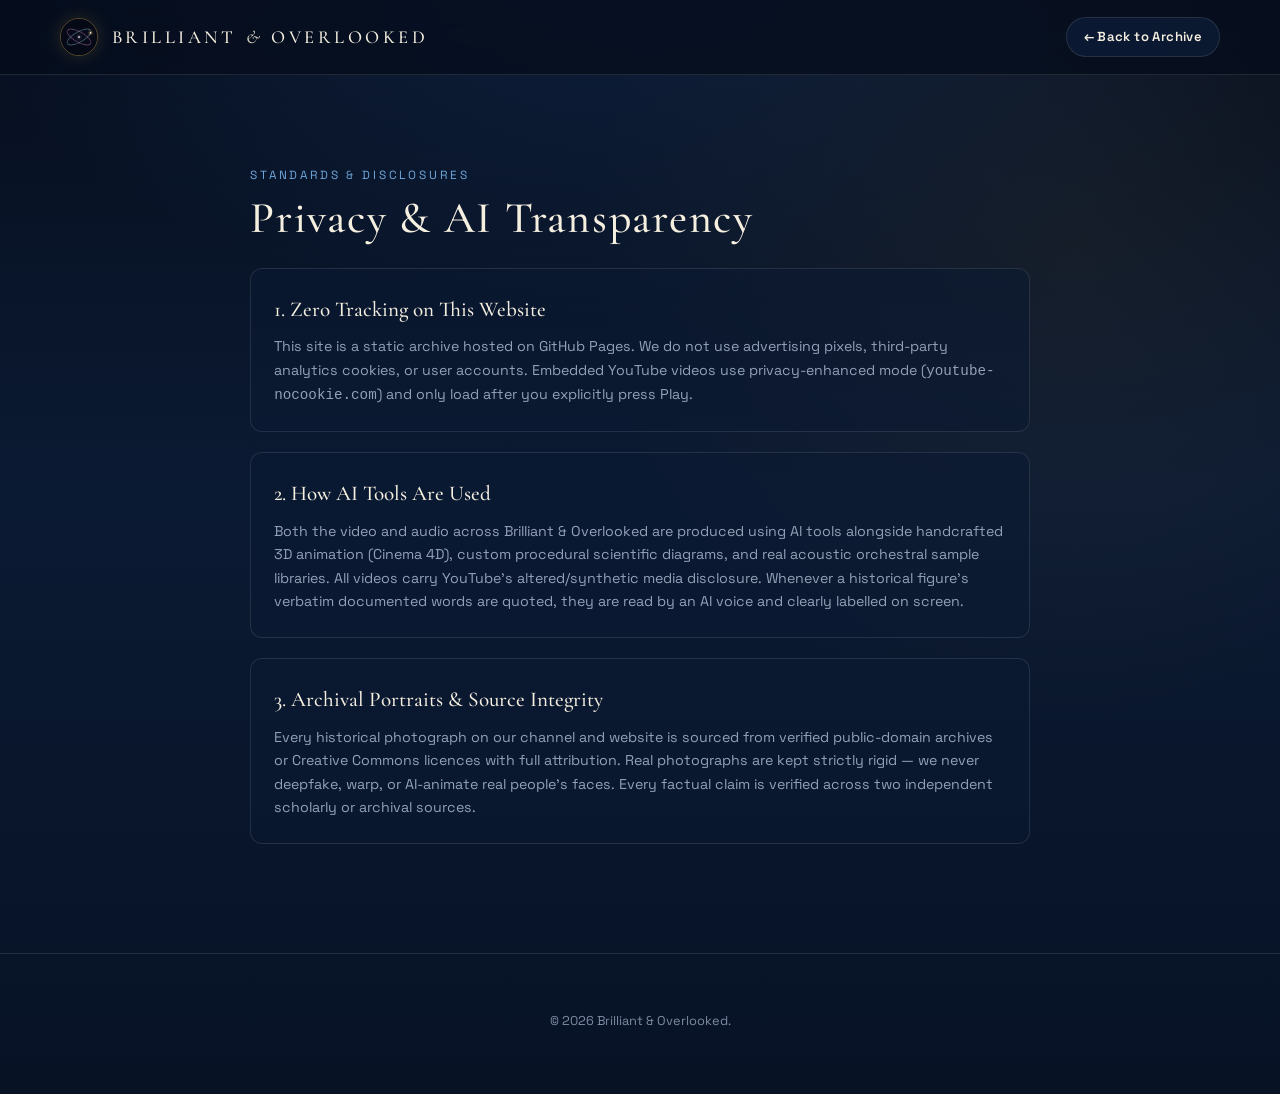
==== privacy.html @ d42c512c "Initial Quiet Signal website and verified source archive" ====
<!DOCTYPE html>
<html lang="en">
<head>
  <meta charset="UTF-8" />
  <meta name="viewport" content="width=device-width, initial-scale=1.0" />
  <title>Privacy &amp; AI Transparency — Brilliant &amp; Overlooked</title>
  <link rel="icon" type="image/png" href="assets/avatar.png" />
  <link rel="preconnect" href="https://fonts.googleapis.com" />
  <link rel="preconnect" href="https://fonts.gstatic.com" crossorigin />
  <link href="https://fonts.googleapis.com/css2?family=Cormorant+Garamond:ital,wght@0,400;0,500;0,600;1,400&family=Space+Grotesk:wght@400;500;600&display=swap" rel="stylesheet" />
  <link rel="stylesheet" href="styles.css" />
</head>
<body>
  <header class="site-header">
    <div class="container nav-inner">
      <a class="brand-lockup" href="index.html">
        <img class="brand-crest" src="assets/avatar.png" alt="Brilliant and Overlooked emblem" width="38" height="38" />
        <span class="brand-wordmark">Brilliant <em>&amp;</em> Overlooked</span>
      </a>
      <a class="btn btn-ghost btn-sm" href="index.html">&larr; Back to Archive</a>
    </div>
  </header>

  <main class="section">
    <div class="container" style="max-width: 780px;">
      <p class="eyebrow">Standards &amp; Disclosures</p>
      <h1 class="section-title" style="margin-bottom: 1.5rem;">Privacy &amp; AI Transparency</h1>

      <div class="pillar-card" style="margin-bottom: 1.25rem;">
        <h3>1. Zero Tracking on This Website</h3>
        <p>
          This site is a static archive hosted on GitHub Pages. We do not use advertising pixels, third-party analytics
          cookies, or user accounts. Embedded YouTube videos use privacy-enhanced mode (<code>youtube-nocookie.com</code>)
          and only load after you explicitly press Play.
        </p>
      </div>

      <div class="pillar-card" style="margin-bottom: 1.25rem;">
        <h3>2. How AI Tools Are Used</h3>
        <p>
          Both the video and audio across Brilliant &amp; Overlooked are produced using AI tools alongside handcrafted 3D
          animation (Cinema 4D), custom procedural scientific diagrams, and real acoustic orchestral sample libraries.
          All videos carry YouTube&rsquo;s altered/synthetic media disclosure. Whenever a historical figure&rsquo;s verbatim
          documented words are quoted, they are read by an AI voice and clearly labelled on screen.
        </p>
      </div>

      <div class="pillar-card" style="margin-bottom: 1.25rem;">
        <h3>3. Archival Portraits &amp; Source Integrity</h3>
        <p>
          Every historical photograph on our channel and website is sourced from verified public-domain archives or
          Creative Commons licences with full attribution. Real photographs are kept strictly rigid &mdash; we never
          deepfake, warp, or AI-animate real people&rsquo;s faces. Every factual claim is verified across two independent
          scholarly or archival sources.
        </p>
      </div>
    </div>
  </main>

  <footer class="site-footer">
    <div class="container">
      <p class="footer-disclosure">&copy; 2026 Brilliant &amp; Overlooked.</p>
    </div>
  </footer>
</body>
</html>
---- styles.css ----
/* ==========================================================================
   BRILLIANT & OVERLOOKED — "Quiet Signal" Design System
   Mostly dark, a few thin lines of light, and one small gold point.
   ========================================================================== */

:root {
  --navy-deep: #060e1d;
  --navy-base: #0b1a33;
  --navy-elev: #0f2242;
  --navy-card: rgba(13, 29, 56, 0.72);
  --cream: #f5efe0;
  --cream-soft: #d7d0c0;
  --cream-muted: #93a1b8;
  --gold: #e8b84a;
  --gold-soft: rgba(232, 184, 74, 0.22);
  --cyan: #6fa8dc;
  --cyan-glow: #38c6d9;
  --cyan-line: rgba(111, 168, 220, 0.22);
  --border: rgba(245, 239, 224, 0.11);
  --border-gold: rgba(232, 184, 74, 0.36);

  --font-serif: "Cormorant Garamond", "EB Garamond", Georgia, "Times New Roman", serif;
  --font-sans: "Space Grotesk", system-ui, -apple-system, BlinkMacSystemFont, "Segoe UI", sans-serif;

  --radius-sm: 6px;
  --radius-md: 12px;
  --radius-lg: 18px;
  --shadow-card: 0 24px 60px rgba(2, 6, 15, 0.55);
  --max-w: 1160px;
}

*,
*::before,
*::after {
  box-sizing: border-box;
}

html {
  scroll-behavior: smooth;
  background: var(--navy-deep);
  color: var(--cream);
  font-family: var(--font-sans);
  -webkit-font-smoothing: antialiased;
}

body {
  margin: 0;
  min-height: 100vh;
  background:
    radial-gradient(ellipse 90% 60% at 50% -10%, rgba(24, 52, 96, 0.55), transparent 65%),
    radial-gradient(circle at 84% 22%, rgba(232, 184, 74, 0.06), transparent 36%),
    linear-gradient(180deg, var(--navy-deep) 0%, var(--navy-base) 45%, #071225 100%);
  color: var(--cream);
  line-height: 1.65;
  overflow-x: hidden;
  position: relative;
}

/* Subtle archival paper & starfield atmosphere */
body::before {
  content: "";
  position: fixed;
  inset: 0;
  pointer-events: none;
  z-index: 0;
  opacity: 0.035;
  background-image: radial-gradient(rgba(245, 239, 224, 0.85) 0.65px, transparent 0.65px);
  background-size: 26px 26px;
}

a {
  color: inherit;
  text-decoration: none;
}

img {
  display: block;
  max-width: 100%;
}

button {
  font: inherit;
  color: inherit;
  cursor: pointer;
}

.container {
  width: min(var(--max-w), calc(100% - 2.5rem));
  margin-inline: auto;
  position: relative;
  z-index: 2;
}

/* ---------- Navigation ---------- */
.site-header {
  position: sticky;
  top: 0;
  z-index: 40;
  backdrop-filter: blur(14px);
  -webkit-backdrop-filter: blur(14px);
  background: rgba(6, 14, 29, 0.78);
  border-bottom: 1px solid var(--border);
}

.nav-inner {
  display: flex;
  align-items: center;
  justify-content: space-between;
  gap: 1.25rem;
  min-height: 74px;
}

.brand-lockup {
  display: inline-flex;
  align-items: center;
  gap: 0.85rem;
}

.brand-crest {
  width: 38px;
  height: 38px;
  border-radius: 50%;
  border: 1px solid var(--border-gold);
  box-shadow: 0 0 18px rgba(232, 184, 74, 0.18);
  object-fit: cover;
}

.brand-wordmark {
  font-family: var(--font-serif);
  font-size: 1.15rem;
  font-weight: 500;
  letter-spacing: 0.19em;
  text-transform: uppercase;
  color: var(--cream);
  white-space: nowrap;
}

.brand-wordmark em {
  font-style: italic;
  color: var(--cream-soft);
  letter-spacing: 0.06em;
  margin-inline: 0.14em;
}

.nav-links {
  display: flex;
  align-items: center;
  gap: 1.75rem;
  font-size: 0.9rem;
  color: var(--cream-muted);
}

.nav-links a {
  transition: color 0.2s ease;
}

.nav-links a:hover,
.nav-links a:focus-visible {
  color: var(--cream);
}

.btn {
  display: inline-flex;
  align-items: center;
  justify-content: center;
  gap: 0.55rem;
  padding: 0.72rem 1.35rem;
  border-radius: 999px;
  font-size: 0.88rem;
  font-weight: 600;
  letter-spacing: 0.03em;
  border: 1px solid transparent;
  transition: transform 0.2s ease, background 0.2s ease, border-color 0.2s ease, box-shadow 0.2s ease;
}

.btn:hover {
  transform: translateY(-1px);
}

.btn-gold {
  background: var(--gold);
  color: #081224;
  box-shadow: 0 8px 28px rgba(232, 184, 74, 0.25);
}

.btn-gold:hover {
  background: #f0c662;
  box-shadow: 0 10px 34px rgba(232, 184, 74, 0.36);
}

.btn-ghost {
  background: rgba(15, 34, 66, 0.55);
  border-color: var(--border);
  color: var(--cream);
}

.btn-ghost:hover {
  border-color: var(--border-gold);
  background: rgba(20, 44, 84, 0.78);
}

.btn-sm {
  padding: 0.5rem 1.05rem;
  font-size: 0.82rem;
}

/* ---------- Hero (Quiet Signal Celestial Canvas) ---------- */
.hero {
  position: relative;
  padding: clamp(5rem, 11vw, 8.5rem) 0 clamp(4rem, 8vw, 6.5rem);
  overflow: hidden;
  border-bottom: 1px solid var(--border);
}

.hero-orbits {
  position: absolute;
  inset: -12% -8% -10% -8%;
  width: 116%;
  height: 122%;
  pointer-events: none;
  z-index: 1;
  opacity: 0.92;
}

.hero-content {
  max-width: 760px;
  margin-inline: auto;
  text-align: center;
  position: relative;
  z-index: 2;
}

.tagline-rule {
  display: inline-flex;
  align-items: center;
  gap: 0.9rem;
  font-size: 0.76rem;
  letter-spacing: 0.26em;
  text-transform: uppercase;
  color: var(--cyan);
  margin-bottom: 1.5rem;
}

.tagline-rule::before,
.tagline-rule::after {
  content: "";
  width: 34px;
  height: 1px;
  background: linear-gradient(90deg, transparent, var(--cyan-line), var(--cyan));
}

.tagline-rule::after {
  background: linear-gradient(270deg, transparent, var(--cyan-line), var(--cyan));
}

.hero-title {
  font-family: var(--font-serif);
  font-size: clamp(2.65rem, 6.4vw, 4.9rem);
  font-weight: 400;
  line-height: 1.06;
  letter-spacing: 0.14em;
  text-transform: uppercase;
  margin: 0 0 0.75rem;
  color: var(--cream);
}

.hero-title em {
  font-style: italic;
  color: var(--cream-soft);
  letter-spacing: 0.04em;
}

.hero-signal-dot {
  display: inline-block;
  width: 9px;
  height: 9px;
  border-radius: 50%;
  background: var(--gold);
  box-shadow: 0 0 18px var(--gold), 0 0 38px rgba(232, 184, 74, 0.55);
  margin: 0.85rem auto 1.45rem;
}

.hero-lead {
  font-size: clamp(1.05rem, 2vw, 1.24rem);
  color: var(--cream-soft);
  max-width: 630px;
  margin: 0 auto 2.2rem;
  font-weight: 400;
}

.hero-actions {
  display: flex;
  flex-wrap: wrap;
  justify-content: center;
  gap: 0.9rem;
}

.hero-meta {
  margin-top: 2.8rem;
  display: flex;
  flex-wrap: wrap;
  justify-content: center;
  gap: 1.5rem 2.4rem;
  font-size: 0.82rem;
  letter-spacing: 0.08em;
  text-transform: uppercase;
  color: var(--cream-muted);
}

.hero-meta span {
  display: inline-flex;
  align-items: center;
  gap: 0.45rem;
}

.hero-meta i {
  display: inline-block;
  width: 5px;
  height: 5px;
  border-radius: 50%;
  background: var(--cyan);
}

/* ---------- Sections ---------- */
.section {
  padding: clamp(3.75rem, 7vw, 5.75rem) 0;
  border-bottom: 1px solid var(--border);
}

.section-head {
  display: flex;
  flex-wrap: wrap;
  align-items: flex-end;
  justify-content: space-between;
  gap: 1.25rem;
  margin-bottom: 2.5rem;
}

.eyebrow {
  font-size: 0.74rem;
  letter-spacing: 0.24em;
  text-transform: uppercase;
  color: var(--cyan);
  margin: 0 0 0.55rem;
}

.section-title {
  font-family: var(--font-serif);
  font-size: clamp(1.9rem, 3.6vw, 2.75rem);
  font-weight: 500;
  letter-spacing: 0.04em;
  line-height: 1.15;
  margin: 0;
  color: var(--cream);
}

.section-sub {
  max-width: 560px;
  color: var(--cream-muted);
  margin: 0.6rem 0 0;
  font-size: 0.96rem;
}

/* ---------- Episode Cards (Flagship Long-Form) ---------- */
.episode-stack {
  display: grid;
  gap: 2.25rem;
}

.episode-card {
  display: grid;
  grid-template-columns: minmax(0, 1.15fr) minmax(0, 1fr);
  gap: 2.2rem;
  align-items: start;
  background: var(--navy-card);
  border: 1px solid var(--border);
  border-radius: var(--radius-lg);
  padding: clamp(1.35rem, 2.8vw, 2.1rem);
  box-shadow: var(--shadow-card);
  transition: border-color 0.25s ease;
}

.episode-card:hover {
  border-color: rgba(111, 168, 220, 0.34);
}

.episode-card--featured {
  border-color: var(--border-gold);
}

.media-frame {
  position: relative;
  border-radius: var(--radius-md);
  overflow: hidden;
  aspect-ratio: 16 / 9;
  background: #040914;
  border: 1px solid rgba(245, 239, 224, 0.14);
}

.media-frame img {
  width: 100%;
  height: 100%;
  object-fit: cover;
  transition: transform 0.5s ease;
}

.media-frame:hover img {
  transform: scale(1.025);
}

.play-overlay {
  position: absolute;
  inset: 0;
  display: flex;
  flex-direction: column;
  align-items: center;
  justify-content: center;
  gap: 0.65rem;
  background: linear-gradient(180deg, rgba(6, 14, 29, 0.12) 0%, rgba(6, 14, 29, 0.56) 100%);
  border: 0;
  width: 100%;
  padding: 1rem;
  transition: background 0.25s ease;
}

.play-overlay:hover {
  background: linear-gradient(180deg, rgba(6, 14, 29, 0.18) 0%, rgba(6, 14, 29, 0.7) 100%);
}

.play-ring {
  width: 66px;
  height: 66px;
  border-radius: 50%;
  background: rgba(6, 14, 29, 0.78);
  border: 1.5px solid var(--gold);
  box-shadow: 0 0 28px rgba(232, 184, 74, 0.35);
  display: grid;
  place-items: center;
  transition: transform 0.2s ease, background 0.2s ease;
}

.play-overlay:hover .play-ring {
  transform: scale(1.07);
  background: var(--gold);
}

.play-triangle {
  width: 0;
  height: 0;
  margin-left: 4px;
  border-style: solid;
  border-width: 10px 0 10px 18px;
  border-color: transparent transparent transparent var(--gold);
  transition: border-color 0.2s ease;
}

.play-overlay:hover .play-triangle {
  border-color: transparent transparent transparent #071122;
}

.play-label {
  font-size: 0.78rem;
  letter-spacing: 0.16em;
  text-transform: uppercase;
  color: var(--cream);
  background: rgba(6, 14, 29, 0.72);
  padding: 0.3rem 0.85rem;
  border-radius: 999px;
  border: 1px solid rgba(245, 239, 224, 0.16);
}

.badge-row {
  display: flex;
  flex-wrap: wrap;
  align-items: center;
  gap: 0.55rem;
  margin-bottom: 0.85rem;
}

.badge {
  display: inline-flex;
  align-items: center;
  gap: 0.4rem;
  font-size: 0.72rem;
  letter-spacing: 0.16em;
  text-transform: uppercase;
  padding: 0.28rem 0.72rem;
  border-radius: 999px;
  border: 1px solid var(--border);
  color: var(--cream-soft);
  background: rgba(6, 14, 29, 0.55);
}

.badge--gold {
  border-color: var(--border-gold);
  color: var(--gold);
  background: rgba(232, 184, 74, 0.08);
}

.badge--cyan {
  border-color: rgba(111, 168, 220, 0.35);
  color: var(--cyan);
}

.episode-title {
  font-family: var(--font-serif);
  font-size: clamp(1.5rem, 2.5vw, 2.05rem);
  font-weight: 500;
  line-height: 1.2;
  margin: 0 0 0.75rem;
  color: var(--cream);
}

.episode-summary {
  color: var(--cream-soft);
  font-size: 0.95rem;
  margin: 0 0 1.2rem;
}

.chapter-pills {
  display: flex;
  flex-wrap: wrap;
  gap: 0.45rem;
  margin-bottom: 1.35rem;
}

.chapter-pill {
  font-size: 0.76rem;
  color: var(--cream-muted);
  background: rgba(6, 14, 29, 0.5);
  border: 1px solid rgba(245, 239, 224, 0.09);
  padding: 0.24rem 0.62rem;
  border-radius: var(--radius-sm);
}

.chapter-pill strong {
  color: var(--cyan);
  font-weight: 600;
  margin-right: 0.25rem;
}

.card-actions {
  display: flex;
  flex-wrap: wrap;
  gap: 0.7rem;
}

/* ---------- Expandable Verified Source Drawers ---------- */
.source-drawer {
  grid-column: 1 / -1;
  margin-top: 0.5rem;
  padding-top: 1.4rem;
  border-top: 1px solid var(--border);
}

.source-drawer[hidden] {
  display: none;
}

.source-drawer h4 {
  font-family: var(--font-serif);
  font-size: 1.15rem;
  font-weight: 500;
  letter-spacing: 0.06em;
  text-transform: uppercase;
  color: var(--gold);
  margin: 0 0 0.85rem;
}

.source-list {
  list-style: none;
  padding: 0;
  margin: 0 0 1.1rem;
  display: grid;
  grid-template-columns: repeat(auto-fit, minmax(290px, 1fr));
  gap: 0.65rem 1.4rem;
}

.source-list li {
  font-size: 0.86rem;
  color: var(--cream-soft);
  padding-left: 0.9rem;
  position: relative;
}

.source-list li::before {
  content: "";
  position: absolute;
  left: 0;
  top: 0.62em;
  width: 4px;
  height: 4px;
  border-radius: 50%;
  background: var(--cyan);
}

.source-list a {
  color: var(--cyan);
  text-decoration: underline;
  text-decoration-color: rgba(111, 168, 220, 0.38);
  text-underline-offset: 3px;
}

.source-list a:hover {
  color: var(--gold);
  text-decoration-color: var(--gold);
}

.credit-note {
  font-size: 0.82rem;
  color: var(--cream-muted);
  background: rgba(6, 14, 29, 0.58);
  border-left: 2px solid var(--border-gold);
  padding: 0.7rem 0.95rem;
  border-radius: 0 var(--radius-sm) var(--radius-sm) 0;
  margin: 0;
}

.credit-note a {
  color: var(--cyan);
  text-decoration: underline;
}

/* ---------- Shorts 2.0 Spotlight (Museum Framed Portraits) ---------- */
.shorts-featured-grid {
  display: grid;
  grid-template-columns: repeat(2, minmax(0, 1fr));
  gap: 1.85rem;
  margin-bottom: 2.5rem;
}

.museum-card {
  display: grid;
  grid-template-columns: 185px minmax(0, 1fr);
  gap: 1.5rem;
  align-items: start;
  background: var(--navy-card);
  border: 1px solid var(--border);
  border-radius: var(--radius-lg);
  padding: 1.5rem;
  box-shadow: var(--shadow-card);
}

/* Rule 8: strictly rigid archival mat framing */
.portrait-mat {
  background: var(--cream);
  padding: 8px;
  border-radius: 4px;
  border: 1.5px solid var(--gold);
  box-shadow: 0 14px 36px rgba(2, 6, 15, 0.65);
}

.portrait-mat img {
  width: 100%;
  aspect-ratio: 4 / 5;
  object-fit: cover;
  object-position: center top;
  display: block;
}

.museum-card h3 {
  font-family: var(--font-serif);
  font-size: 1.48rem;
  font-weight: 500;
  line-height: 1.2;
  margin: 0 0 0.55rem;
}

.museum-card p {
  font-size: 0.9rem;
  color: var(--cream-soft);
  margin: 0 0 1rem;
}

.mini-sources {
  grid-column: 1 / -1;
}

/* Published Shorts Strip */
.archive-grid {
  display: grid;
  grid-template-columns: repeat(auto-fit, minmax(220px, 1fr));
  gap: 1.15rem;
}

.short-tile {
  background: rgba(11, 26, 51, 0.62);
  border: 1px solid var(--border);
  border-radius: var(--radius-md);
  padding: 1.25rem;
  display: flex;
  flex-direction: column;
  justify-content: space-between;
  gap: 0.9rem;
  transition: border-color 0.2s ease, transform 0.2s ease;
}

.short-tile:hover {
  border-color: var(--border-gold);
  transform: translateY(-2px);
}

.short-tile-kicker {
  font-size: 0.72rem;
  letter-spacing: 0.16em;
  text-transform: uppercase;
  color: var(--cyan);
}

.short-tile h4 {
  font-family: var(--font-serif);
  font-size: 1.2rem;
  font-weight: 500;
  line-height: 1.25;
  margin: 0.35rem 0 0.45rem;
  color: var(--cream);
}

.short-tile p {
  font-size: 0.84rem;
  color: var(--cream-muted);
  margin: 0;
}

.short-tile-link {
  font-size: 0.82rem;
  font-weight: 600;
  color: var(--gold);
  display: inline-flex;
  align-items: center;
  gap: 0.35rem;
}

/* ---------- Craft & Transparency ---------- */
.pillars-grid {
  display: grid;
  grid-template-columns: repeat(auto-fit, minmax(240px, 1fr));
  gap: 1.25rem;
}

.pillar-card {
  background: rgba(11, 26, 51, 0.56);
  border: 1px solid var(--border);
  border-radius: var(--radius-md);
  padding: 1.45rem;
}

.pillar-num {
  font-family: var(--font-serif);
  font-size: 1.05rem;
  letter-spacing: 0.14em;
  color: var(--gold);
  margin-bottom: 0.5rem;
}

.pillar-card h3 {
  font-family: var(--font-serif);
  font-size: 1.32rem;
  font-weight: 500;
  margin: 0 0 0.55rem;
}

.pillar-card p {
  font-size: 0.89rem;
  color: var(--cream-muted);
  margin: 0;
}

/* ---------- Nominate Section ---------- */
.nominate-box {
  display: grid;
  grid-template-columns: minmax(0, 1fr) minmax(0, 1.05fr);
  gap: 2.4rem;
  align-items: start;
  background: linear-gradient(145deg, rgba(14, 32, 62, 0.82), rgba(7, 17, 34, 0.88));
  border: 1px solid var(--border-gold);
  border-radius: var(--radius-lg);
  padding: clamp(1.6rem, 3.5vw, 2.6rem);
}

.nominate-form {
  display: grid;
  gap: 1rem;
}

.field label {
  display: block;
  font-size: 0.78rem;
  letter-spacing: 0.12em;
  text-transform: uppercase;
  color: var(--cream-muted);
  margin-bottom: 0.35rem;
}

.field input,
.field textarea {
  width: 100%;
  background: rgba(6, 14, 29, 0.8);
  border: 1px solid var(--border);
  border-radius: var(--radius-sm);
  padding: 0.75rem 0.9rem;
  color: var(--cream);
  font: inherit;
  font-size: 0.92rem;
}

.field input:focus,
.field textarea:focus {
  outline: none;
  border-color: var(--gold);
}

.form-hint {
  font-size: 0.8rem;
  color: var(--cream-muted);
  margin: 0;
}

/* ---------- Modal Video Player ---------- */
.video-modal {
  position: fixed;
  inset: 0;
  z-index: 100;
  background: rgba(3, 8, 17, 0.88);
  backdrop-filter: blur(8px);
  display: grid;
  place-items: center;
  padding: 1.5rem;
}

.video-modal[hidden] {
  display: none;
}

.video-modal-panel {
  width: min(960px, 100%);
  background: var(--navy-base);
  border: 1px solid var(--border-gold);
  border-radius: var(--radius-lg);
  overflow: hidden;
  box-shadow: 0 30px 90px rgba(0, 0, 0, 0.75);
}

.video-modal-bar {
  display: flex;
  align-items: center;
  justify-content: space-between;
  gap: 1rem;
  padding: 0.85rem 1.25rem;
  border-bottom: 1px solid var(--border);
}

.video-modal-title {
  font-family: var(--font-serif);
  font-size: 1.15rem;
  margin: 0;
}

.video-modal-close {
  background: transparent;
  border: 1px solid var(--border);
  border-radius: 999px;
  padding: 0.3rem 0.8rem;
  font-size: 0.82rem;
  color: var(--cream-soft);
}

.video-modal-close:hover {
  border-color: var(--gold);
  color: var(--gold);
}

.video-modal-frame {
  position: relative;
  aspect-ratio: 16 / 9;
  background: #000;
}

.video-modal-frame iframe {
  position: absolute;
  inset: 0;
  width: 100%;
  height: 100%;
  border: 0;
}

/* ---------- Footer ---------- */
.site-footer {
  padding: 3.5rem 0 4rem;
  text-align: center;
}

.footer-thanks {
  font-family: var(--font-serif);
  font-style: italic;
  font-size: clamp(1.2rem, 2.4vw, 1.55rem);
  color: var(--cream);
  max-width: 560px;
  margin: 0 auto 1.75rem;
}

.footer-links {
  display: flex;
  flex-wrap: wrap;
  justify-content: center;
  gap: 1.4rem;
  font-size: 0.86rem;
  color: var(--cream-muted);
  margin-bottom: 1.5rem;
}

.footer-links a:hover {
  color: var(--gold);
}

.footer-disclosure {
  font-size: 0.8rem;
  color: var(--cream-muted);
  max-width: 680px;
  margin: 0 auto;
  opacity: 0.85;
}

/* ---------- Responsive ---------- */
@media (max-width: 960px) {
  .episode-card,
  .shorts-featured-grid,
  .nominate-box {
    grid-template-columns: 1fr;
  }
}

@media (max-width: 680px) {
  .nav-links {
    display: none;
  }

  .museum-card {
    grid-template-columns: 1fr;
  }

  .portrait-mat {
    max-width: 210px;
  }
}
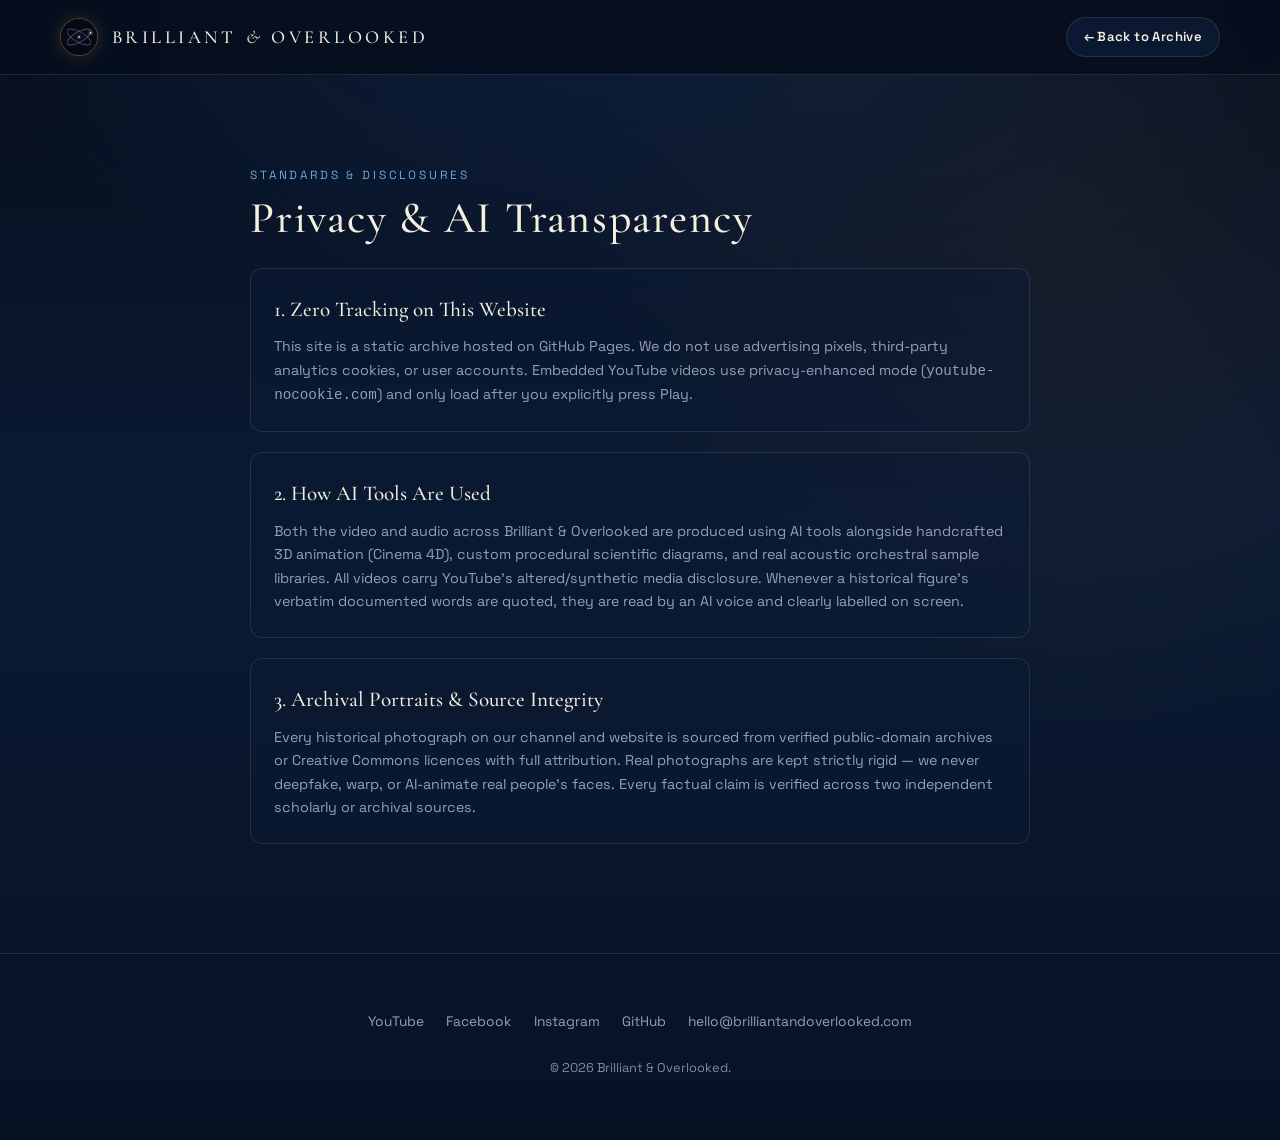
==== commit e99d7391: "Use @brilliantoverlooked YouTube handle, add live Bell Short 1, sync privacy footer" ====
--- a/privacy.html
+++ b/privacy.html
@@ -59,6 +59,13 @@
 
   <footer class="site-footer">
     <div class="container">
+      <div class="footer-links">
+        <a href="https://www.youtube.com/@brilliantoverlooked" target="_blank" rel="noopener noreferrer">YouTube</a>
+        <a href="https://www.facebook.com/BrilliantOverlooked" target="_blank" rel="noopener noreferrer">Facebook</a>
+        <a href="https://www.instagram.com/BrilliantOverlooked/" target="_blank" rel="noopener noreferrer">Instagram</a>
+        <a href="https://github.com/BrilliantAndOverlooked" target="_blank" rel="noopener noreferrer">GitHub</a>
+        <a href="mailto:hello@brilliantandoverlooked.com">hello@brilliantandoverlooked.com</a>
+      </div>
       <p class="footer-disclosure">&copy; 2026 Brilliant &amp; Overlooked.</p>
     </div>
   </footer>
